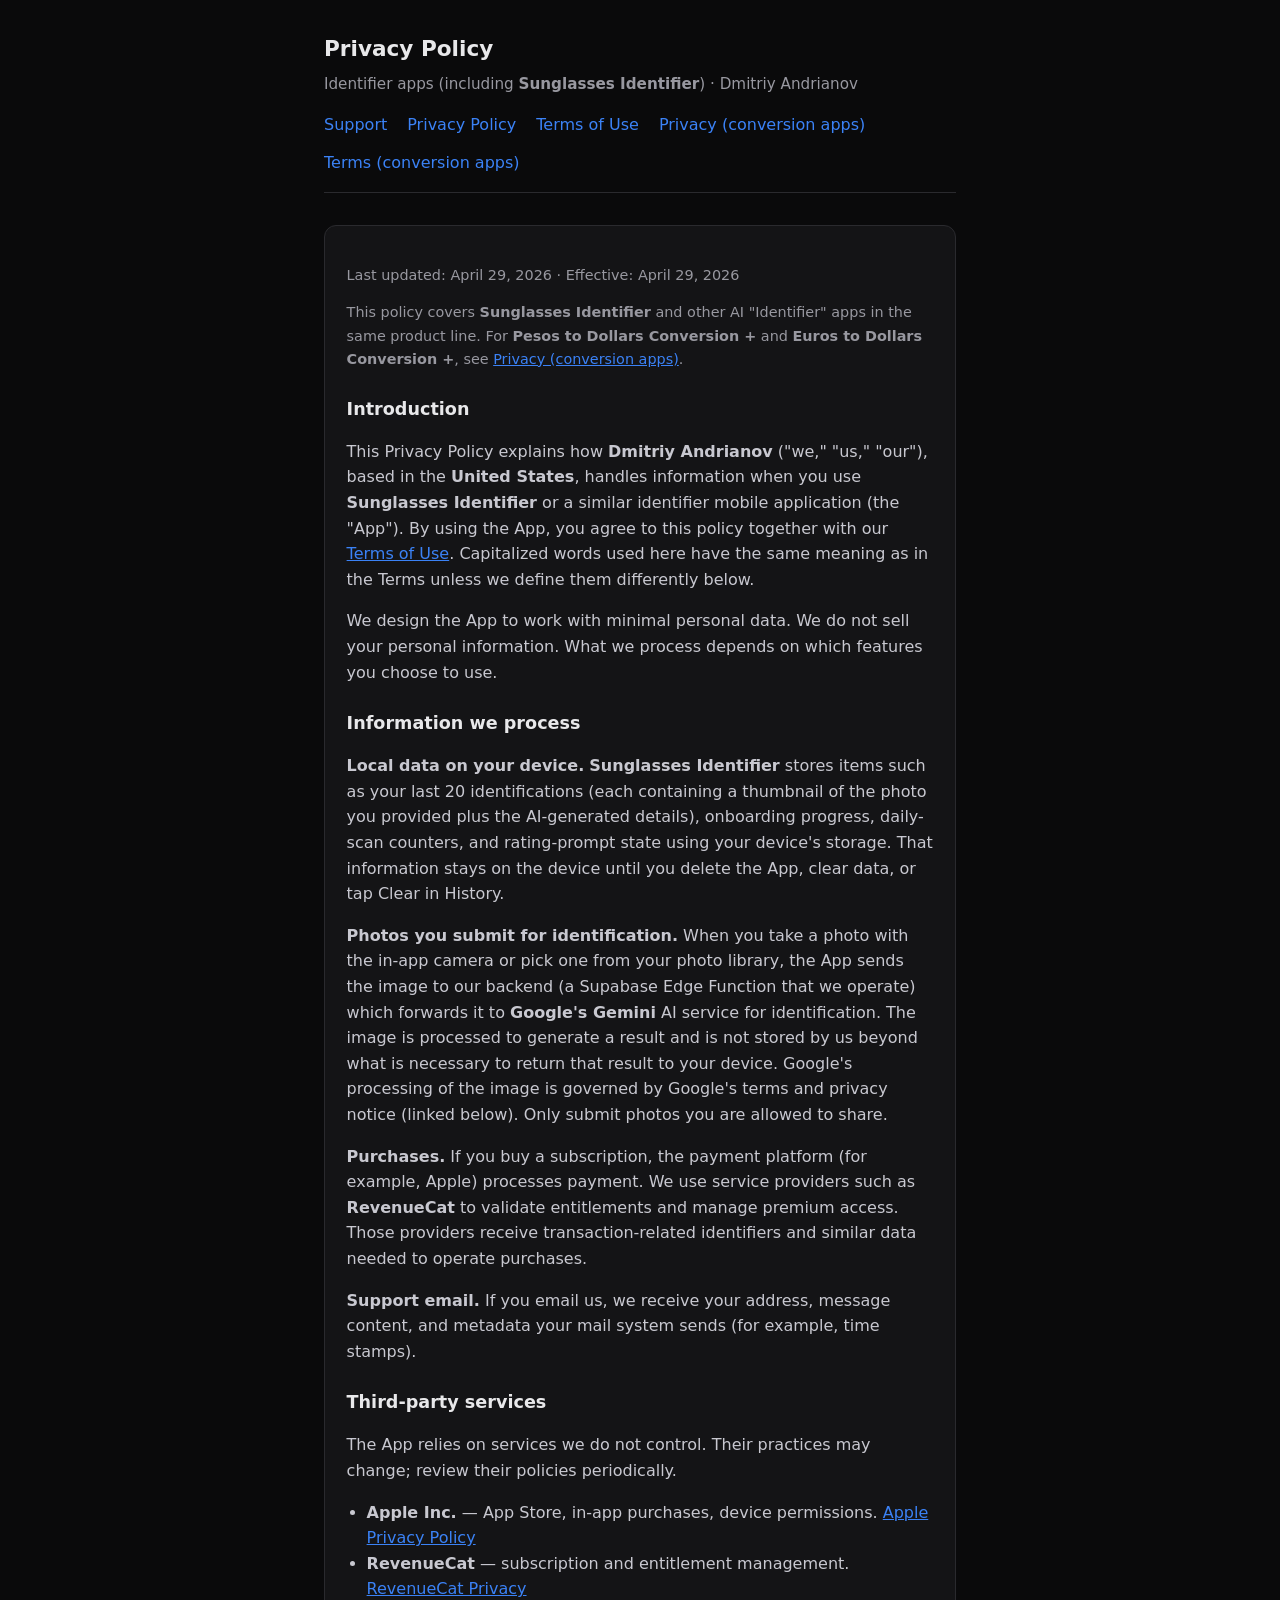
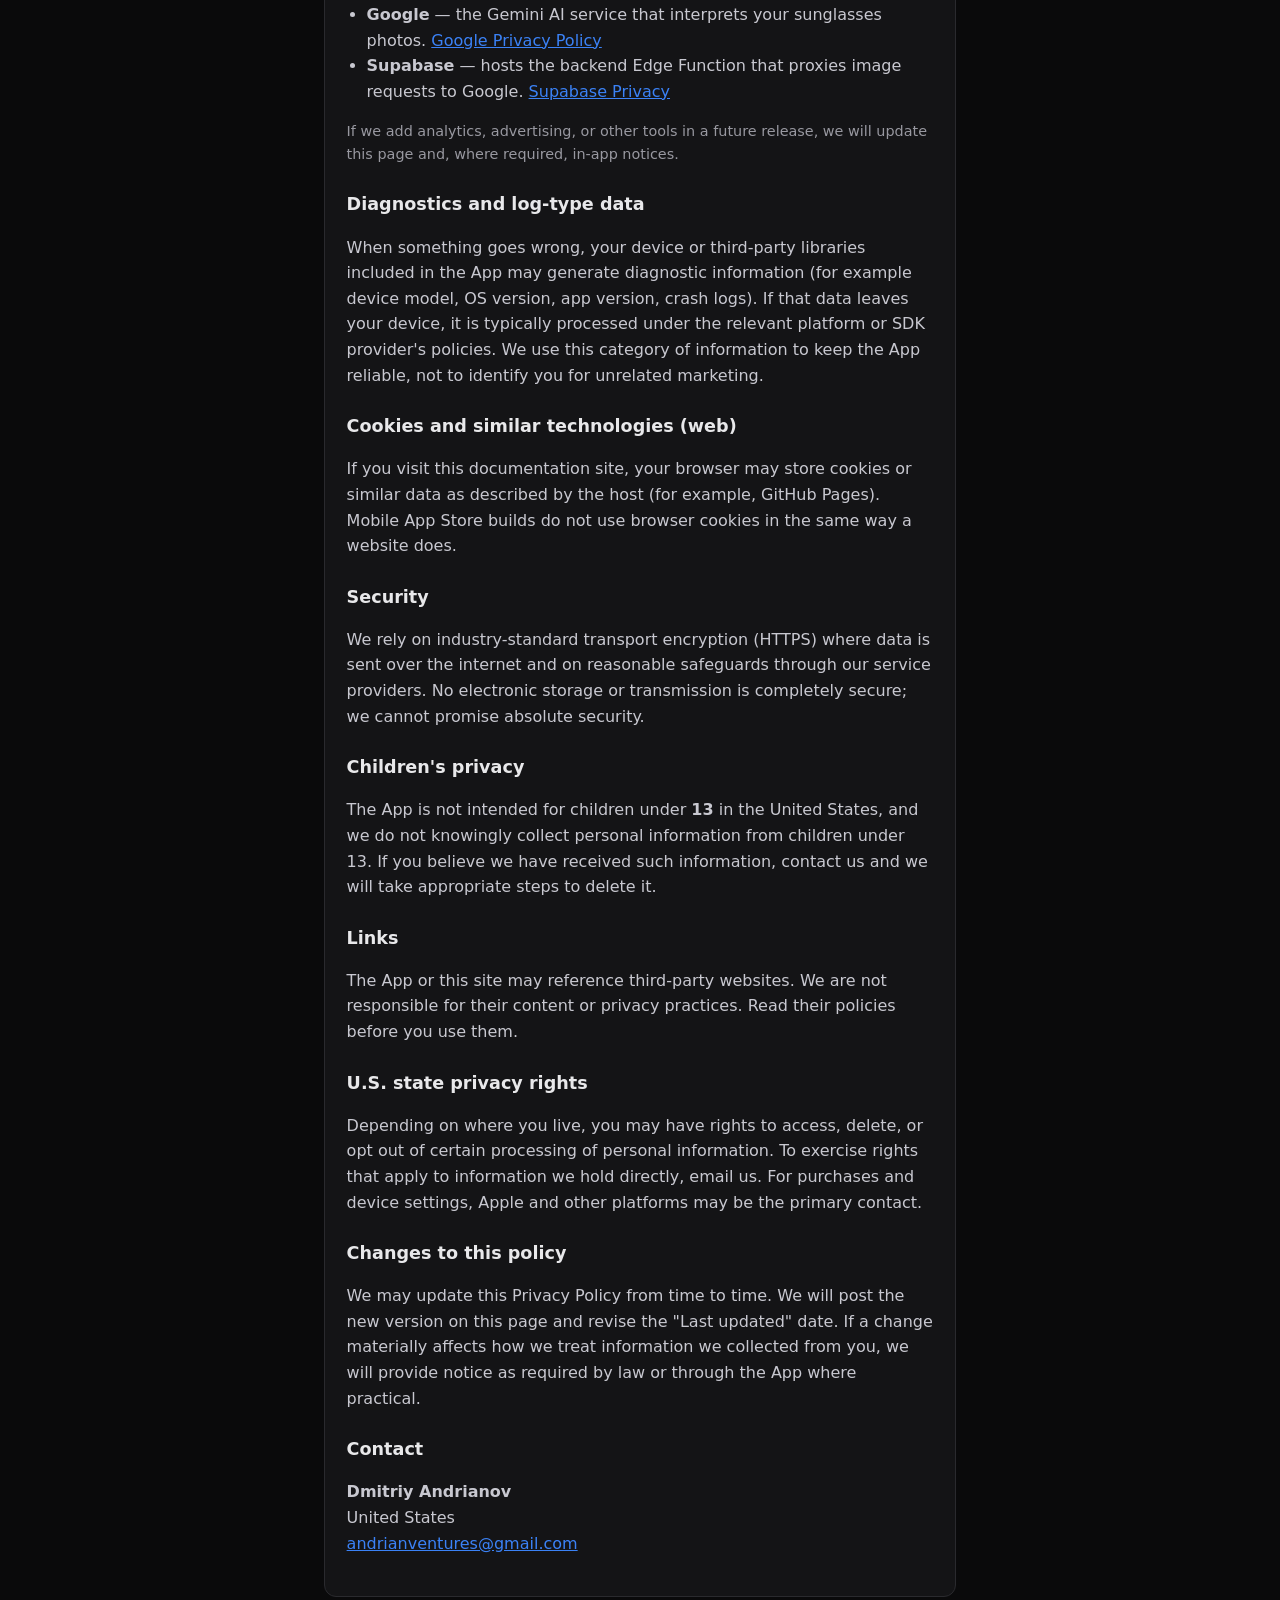
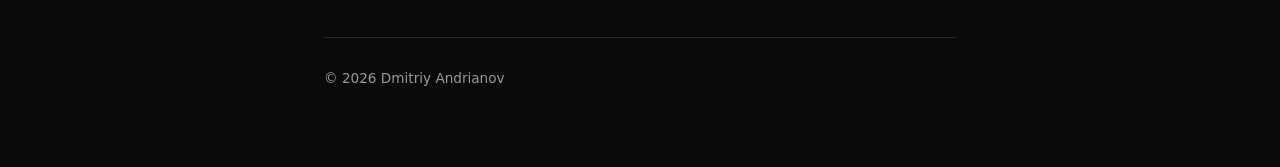
==== identifier-privacy.html @ 86868ab7 "added identifier pages" ====
<!DOCTYPE html>
<html lang="en">
  <head>
    <meta charset="utf-8" />
    <meta name="viewport" content="width=device-width, initial-scale=1" />
    <title>Privacy Policy — Identifier Apps</title>
    <link rel="stylesheet" href="styles.css" />
  </head>
  <body>
    <div class="wrap">
      <header>
        <h1>Privacy Policy</h1>
        <p>
          Identifier apps (including <strong>Sunglasses Identifier</strong>) · Dmitriy Andrianov
        </p>
        <nav>
          <a href="index.html">Support</a>
          <a href="identifier-privacy.html">Privacy Policy</a>
          <a href="identifier-terms.html">Terms of Use</a>
          <a href="privacy.html">Privacy (conversion apps)</a>
          <a href="terms.html">Terms (conversion apps)</a>
        </nav>
      </header>

      <main>
        <p class="muted">Last updated: April 29, 2026 · Effective: April 29, 2026</p>

        <p class="muted">
          This policy covers <strong>Sunglasses Identifier</strong> and other AI &quot;Identifier&quot;
          apps in the same product line. For <strong>Pesos to Dollars Conversion +</strong> and
          <strong>Euros to Dollars Conversion +</strong>, see
          <a href="privacy.html">Privacy (conversion apps)</a>.
        </p>

        <h2>Introduction</h2>
        <p>
          This Privacy Policy explains how <strong>Dmitriy Andrianov</strong> ("we," "us," "our"),
          based in the <strong>United States</strong>, handles information when you use
          <strong>Sunglasses Identifier</strong> or a similar identifier mobile application (the "App").
          By using the App, you agree to this policy together with our
          <a href="identifier-terms.html">Terms of Use</a>.
          Capitalized words used here have the same meaning as in the Terms unless we define them
          differently below.
        </p>
        <p>
          We design the App to work with minimal personal data. We do not sell your personal
          information. What we process depends on which features you choose to use.
        </p>

        <h2>Information we process</h2>
        <p><strong>Local data on your device.</strong> <strong>Sunglasses Identifier</strong> stores
        items such as your last 20 identifications (each containing a thumbnail of the photo you
        provided plus the AI-generated details), onboarding progress, daily-scan counters, and
        rating-prompt state using your device's storage. That information stays on the device until
        you delete the App, clear data, or tap Clear in History.</p>

        <p><strong>Photos you submit for identification.</strong> When you take a photo with the
        in-app camera or pick one from your photo library, the App sends the image to our backend
        (a Supabase Edge Function that we operate) which forwards it to <strong>Google's Gemini</strong>
        AI service for identification. The image is processed to generate a result and is not stored
        by us beyond what is necessary to return that result to your device. Google's processing of
        the image is governed by Google's terms and privacy notice (linked below). Only submit
        photos you are allowed to share.</p>

        <p><strong>Purchases.</strong> If you buy a subscription, the payment platform (for example,
        Apple) processes payment. We use service providers such as <strong>RevenueCat</strong> to
        validate entitlements and manage premium access. Those providers receive transaction-related
        identifiers and similar data needed to operate purchases.</p>

        <p><strong>Support email.</strong> If you email us, we receive your address, message
        content, and metadata your mail system sends (for example, time stamps).</p>

        <h2>Third-party services</h2>
        <p>The App relies on services we do not control. Their practices may change; review their
        policies periodically.</p>
        <ul>
          <li>
            <strong>Apple Inc.</strong> — App Store, in-app purchases, device permissions.
            <a href="https://www.apple.com/legal/privacy/" target="_blank" rel="noopener noreferrer">Apple Privacy Policy</a>
          </li>
          <li>
            <strong>RevenueCat</strong> — subscription and entitlement management.
            <a href="https://www.revenuecat.com/privacy" target="_blank" rel="noopener noreferrer">RevenueCat Privacy</a>
          </li>
          <li>
            <strong>Google</strong> — the Gemini AI service that interprets your sunglasses photos.
            <a href="https://policies.google.com/privacy" target="_blank" rel="noopener noreferrer">Google Privacy Policy</a>
          </li>
          <li>
            <strong>Supabase</strong> — hosts the backend Edge Function that proxies image
            requests to Google.
            <a href="https://supabase.com/privacy" target="_blank" rel="noopener noreferrer">Supabase Privacy</a>
          </li>
        </ul>
        <p class="muted">If we add analytics, advertising, or other tools in a future release, we will update this page and, where required, in-app notices.</p>

        <h2>Diagnostics and log-type data</h2>
        <p>
          When something goes wrong, your device or third-party libraries included in the App may
          generate diagnostic information (for example device model, OS version, app version, crash
          logs). If that data leaves your device, it is typically processed under the relevant
          platform or SDK provider's policies. We use this category of information to keep the App
          reliable, not to identify you for unrelated marketing.
        </p>

        <h2>Cookies and similar technologies (web)</h2>
        <p>
          If you visit this documentation site, your browser may store cookies or similar data as
          described by the host (for example, GitHub Pages). Mobile App Store builds do not use
          browser cookies in the same way a website does.
        </p>

        <h2>Security</h2>
        <p>
          We rely on industry-standard transport encryption (HTTPS) where data is sent over the
          internet and on reasonable safeguards through our service providers. No electronic
          storage or transmission is completely secure; we cannot promise absolute security.
        </p>

        <h2>Children's privacy</h2>
        <p>
          The App is not intended for children under <strong>13</strong> in the United States, and
          we do not knowingly collect personal information from children under 13. If you believe
          we have received such information, contact us and we will take appropriate steps to
          delete it.
        </p>

        <h2>Links</h2>
        <p>
          The App or this site may reference third-party websites. We are not responsible for their
          content or privacy practices. Read their policies before you use them.
        </p>

        <h2>U.S. state privacy rights</h2>
        <p>
          Depending on where you live, you may have rights to access, delete, or opt out of certain
          processing of personal information. To exercise rights that apply to information we hold
          directly, email us. For purchases and device settings, Apple and other platforms may be
          the primary contact.
        </p>

        <h2>Changes to this policy</h2>
        <p>
          We may update this Privacy Policy from time to time. We will post the new version on this
          page and revise the "Last updated" date. If a change materially affects how we treat
          information we collected from you, we will provide notice as required by law or through
          the App where practical.
        </p>

        <h2>Contact</h2>
        <p>
          <strong>Dmitriy Andrianov</strong><br />
          United States<br />
          <a href="mailto:andrianventures@gmail.com">andrianventures@gmail.com</a>
        </p>
      </main>

      <footer>
        <p>&copy; 2026 Dmitriy Andrianov</p>
      </footer>
    </div>
  </body>
</html>
---- styles.css ----
:root {
  --bg: #0a0a0b;
  --card: #141416;
  --text: #e8e8ea;
  --muted: #9898a0;
  --accent: #3b82f6;
  --border: #2a2a2e;
}

* {
  box-sizing: border-box;
}

body {
  margin: 0;
  font-family: system-ui, -apple-system, Segoe UI, Roboto, Helvetica, Arial, sans-serif;
  background: var(--bg);
  color: var(--text);
  line-height: 1.6;
  font-size: 16px;
}

.wrap {
  max-width: 42rem;
  margin: 0 auto;
  padding: 2rem 1.25rem 4rem;
}

header {
  margin-bottom: 2rem;
  padding-bottom: 1rem;
  border-bottom: 1px solid var(--border);
}

header h1 {
  margin: 0 0 0.35rem;
  font-size: 1.35rem;
  font-weight: 600;
}

header p {
  margin: 0;
  color: var(--muted);
  font-size: 0.95rem;
}

nav {
  display: flex;
  flex-wrap: wrap;
  gap: 0.75rem 1.25rem;
  margin-top: 1rem;
}

nav a {
  color: var(--accent);
  text-decoration: none;
}

nav a:hover {
  text-decoration: underline;
}

main {
  background: var(--card);
  border: 1px solid var(--border);
  border-radius: 12px;
  padding: 1.5rem 1.35rem;
}

main h2 {
  margin: 1.5rem 0 0.5rem;
  font-size: 1.1rem;
}

main h2:first-child {
  margin-top: 0;
}

main p,
main li {
  color: #c8c8d0;
}

main ul {
  padding-left: 1.25rem;
}

.muted {
  color: var(--muted);
  font-size: 0.9rem;
}

footer {
  margin-top: 2.5rem;
  padding-top: 1rem;
  border-top: 1px solid var(--border);
  font-size: 0.85rem;
  color: var(--muted);
}

a {
  color: var(--accent);
}
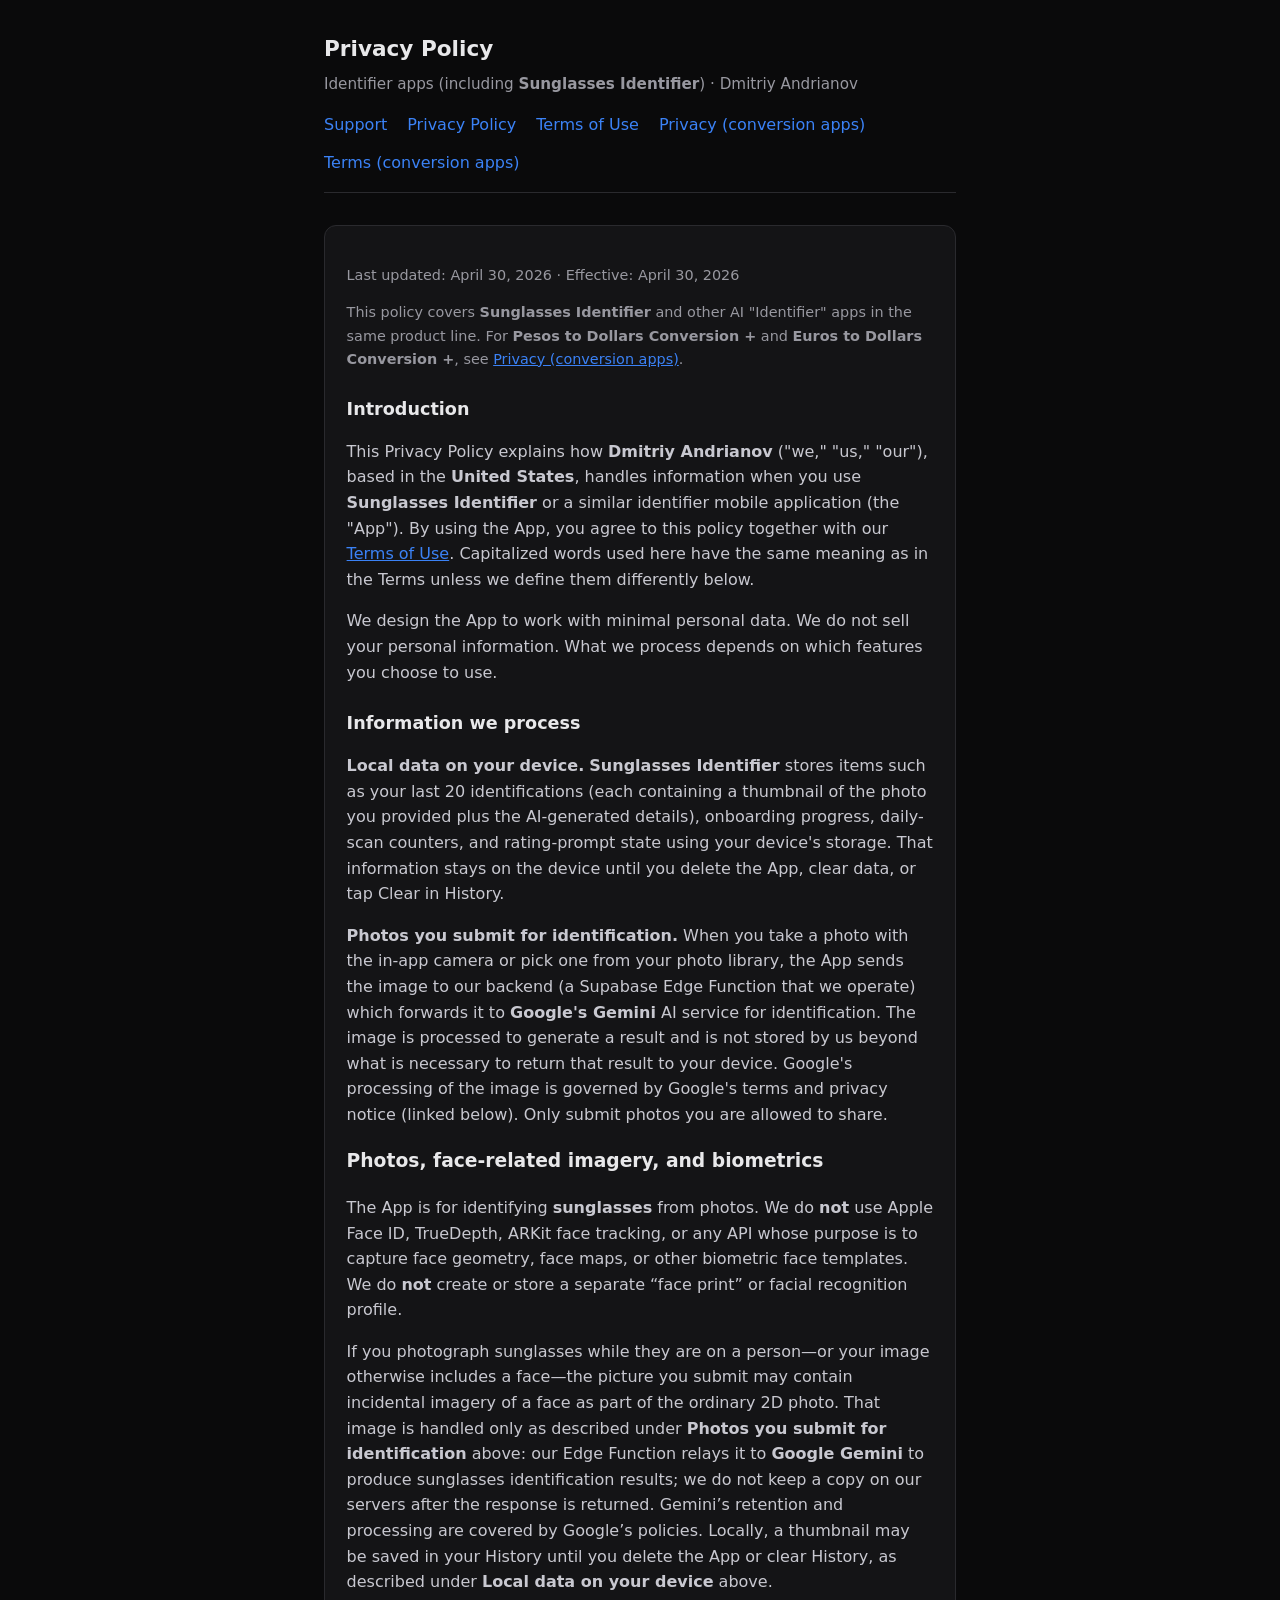
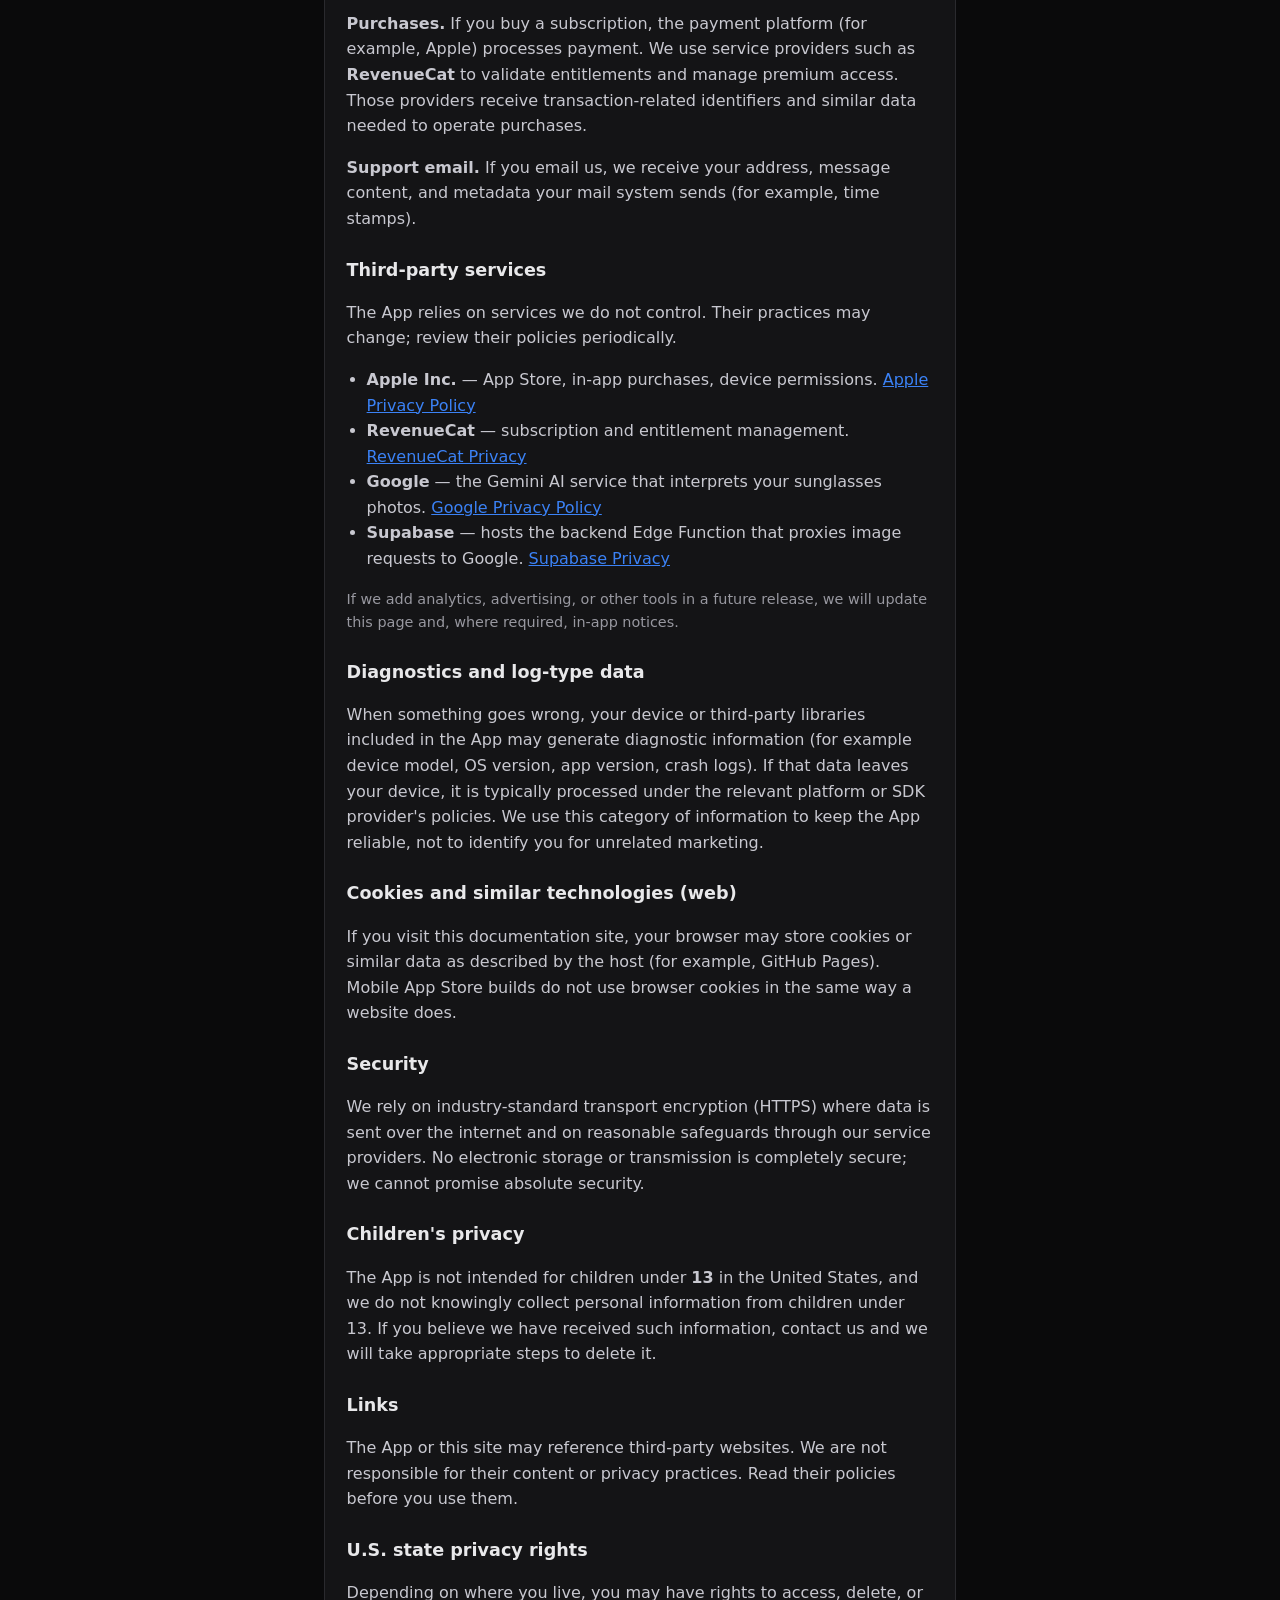
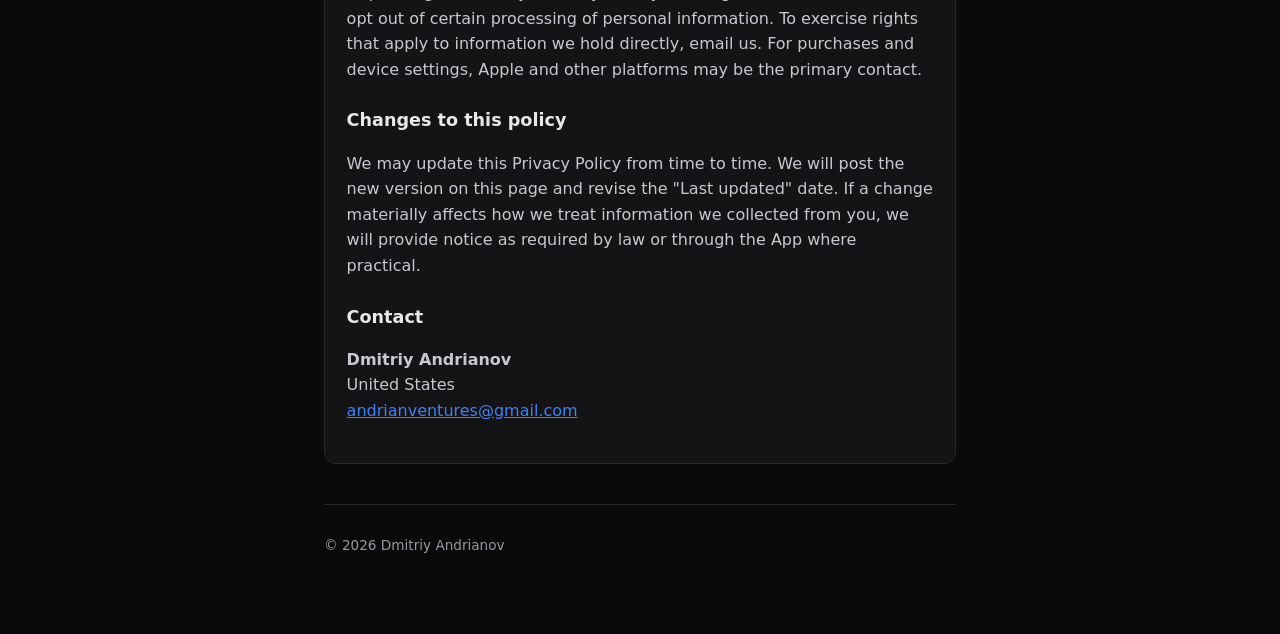
==== commit 0731a494: "updated privacy file" ====
--- a/identifier-privacy.html
+++ b/identifier-privacy.html
@@ -23,7 +23,7 @@
       </header>
 
       <main>
-        <p class="muted">Last updated: April 29, 2026 · Effective: April 29, 2026</p>
+        <p class="muted">Last updated: April 30, 2026 · Effective: April 30, 2026</p>
 
         <p class="muted">
           This policy covers <strong>Sunglasses Identifier</strong> and other AI &quot;Identifier&quot;
@@ -61,6 +61,24 @@
         by us beyond what is necessary to return that result to your device. Google's processing of
         the image is governed by Google's terms and privacy notice (linked below). Only submit
         photos you are allowed to share.</p>
+
+        <h3>Photos, face-related imagery, and biometrics</h3>
+        <p>
+          The App is for identifying <strong>sunglasses</strong> from photos. We do <strong>not</strong>
+          use Apple Face ID, TrueDepth, ARKit face tracking, or any API whose purpose is to capture
+          face geometry, face maps, or other biometric face templates. We do <strong>not</strong>
+          create or store a separate “face print” or facial recognition profile.
+        </p>
+        <p>
+          If you photograph sunglasses while they are on a person—or your image otherwise includes
+          a face—the picture you submit may contain incidental imagery of a face as part of the
+          ordinary 2D photo. That image is handled only as described under
+          <strong>Photos you submit for identification</strong> above: our Edge Function relays it to
+          <strong>Google Gemini</strong> to produce sunglasses identification results; we do not keep
+          a copy on our servers after the response is returned. Gemini’s retention and processing are
+          covered by Google’s policies. Locally, a thumbnail may be saved in your History until you delete
+          the App or clear History, as described under <strong>Local data on your device</strong> above.
+        </p>
 
         <p><strong>Purchases.</strong> If you buy a subscription, the payment platform (for example,
         Apple) processes payment. We use service providers such as <strong>RevenueCat</strong> to
